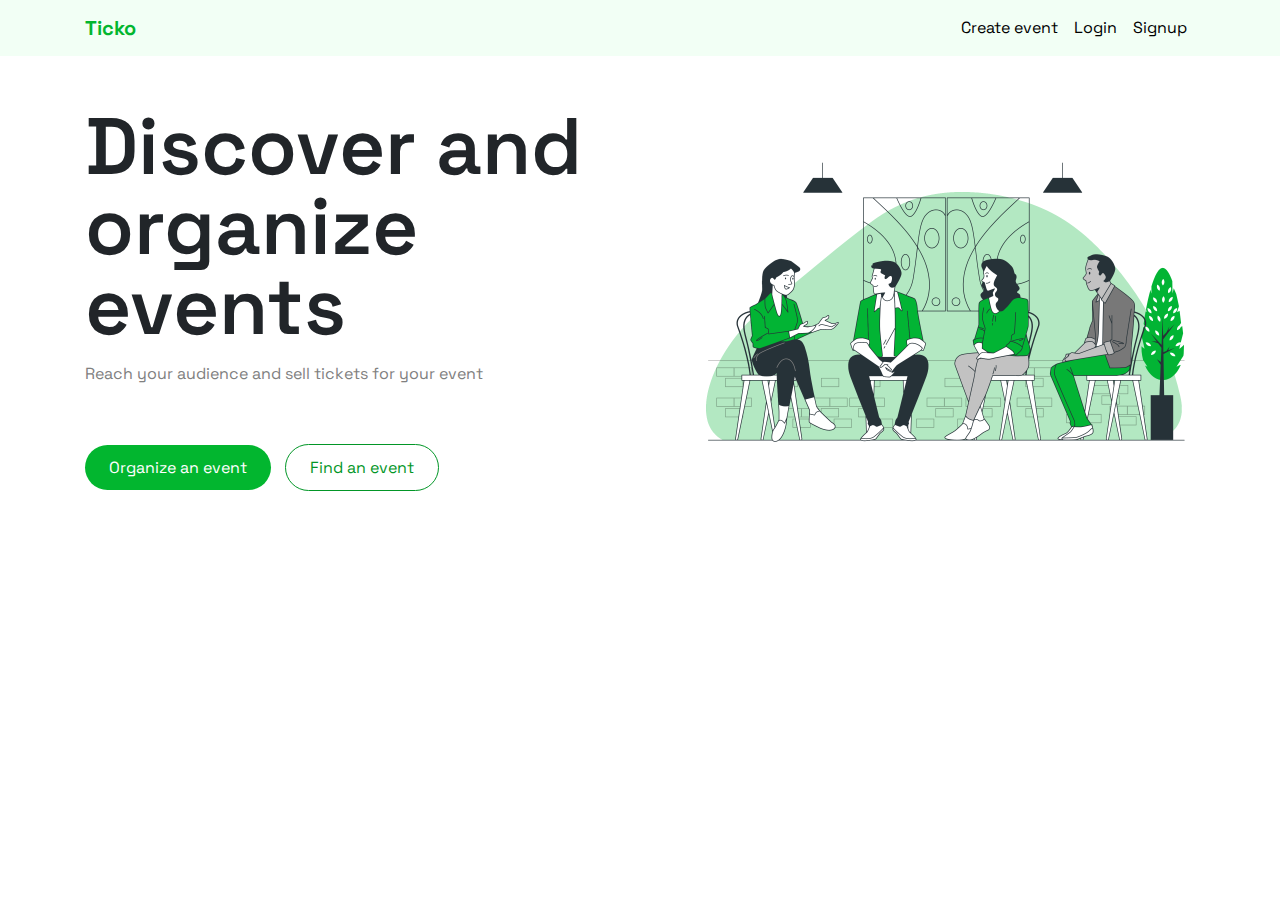
==== index.html @ 0410eddf "Add files via upload" ====
<html lang="en">
<head>
    <meta charset="UTF-8">
    <meta http-equiv="X-UA-Compatible" content="IE=edge">
    <meta name="viewport" content="width=device-width, initial-scale=1.0">
    <title>Ticko</title>

    <!--links-->
    <link rel="stylesheet" href="style.css">

    <link rel="preconnect" href="https://fonts.googleapis.com">
    <link rel="preconnect" href="https://fonts.gstatic.com" crossorigin>
    <link href="https://fonts.googleapis.com/css2?family=Space+Grotesk:wght@300;400;500;600;700&display=swap"
        rel="stylesheet">

    <!--Bootstrap-->
    <link rel="stylesheet" href="https://cdn.jsdelivr.net/npm/bootstrap@4.6.1/dist/css/bootstrap.min.css">

</head>
<body>

    <!--Navbar-->
    
    <nav class="navbar navbar-expand-lg bg">
        <div class="container">

            <a class="navbar-brand" href="#">Ticko</a>
            <button class="navbar-toggler" type="button" data-toggle="collapse" data-target="#navbarSupportedContent"
                aria-controls="navbarSupportedContent" aria-expanded="false" aria-label="Toggle navigation">
                <span class="navbar-toggler-icon"></span>
            </button>
        
            <div class="collapse navbar-collapse" id="navbarSupportedContent">
                <ul class="navbar-nav mr-auto">
                    <li class="nav-item active">
                        <a class="nav-link" href="#"></a>
                    </li>
                    <li class="nav-item">
                        <a class="nav-link" href="#"></a>
                    </li>
                </ul>
                <form class="form-inline my-2 my-lg-0">
                    <ul class="navbar-nav mr-auto">
                        <li class="nav-item active">
                            <a class="nav-link" href="#">Create event</a>
                        </li>
                        <li class="nav-item">
                            <a class="nav-link" href="#">Login</a>
                        </li>
                        <li class="nav-item">
                            <a class="nav-link" href="#">Signup</a>
                        </li>
                    </ul>
                </form>
            </div>
        </div>
    </nav>

    <div class="container">
        <div class="land">
            <div class="cta">
                <p class="title-1">Discover and organize events</p>
                <p class="slog">Reach your audience and sell tickets for your event</p>
                <a href="./createvent.html">Organize an event</a>
                <a href="./events.html" class="ghost-btn">Find an event</a>
            </div>
            <img src="./landing-pic2.png" alt="illustration">

        </div>
    </div>




    <!--Bp Scripts-->
    <script src="https://cdn.jsdelivr.net/npm/jquery@3.5.1/dist/jquery.slim.min.js"></script>
    <script src="https://cdn.jsdelivr.net/npm/bootstrap@4.6.1/dist/js/bootstrap.bundle.min.js"></script>

</body>
</html>
---- style.css ----
body{
    font-family: 'Space Grotesk', sans-serif !important;
    background-color: rgb(255, 255, 255) !important;
}

nav.bg{
    background-color: rgb(242, 255, 245);
}

a.navbar-brand{
    font-weight: 700;
    color: rgb(2, 182, 47) !important;
}

.nav-item .nav-link{
    color: black !important;
    transition: all .2s ease-in;
}

.navbar-nav .nav-item.active{
    color: rgb(2, 182, 47) !important;
    
}

.nav-item .nav-link:hover{
    color: rgb(2, 182, 47) !important;
}

.land{
    display: flex;
}

.land .title-1{
    margin-top: 50px;
}

.land .slog{
    color: grey;
    margin-bottom: 70px;
}

.land a{
    background-color: rgb(2, 182, 47);
    color: #fff;
    padding: 12px 24px;
    border-radius: 40px;
    text-decoration: none;
    transition: all .2s ease-in;
}

.land a.ghost-btn{
    background-color: #fff;
    border: 1px solid rgb(2, 150, 39);
    color: rgb(2, 150, 39);
    text-decoration: none;
    transition: all .2s ease-in;
    margin-left: 10px;
}

.land a:hover{
    text-decoration: none;
    color: #fff;
    background-color: rgb(2, 150, 39);
}

.land img{
    width: 500px;
    margin-left: 30px;
    align-items: center;
}






/*TEXTS*/

.title-1{
    font-size: 80px;
    font-weight: 600;
    line-height: 80px;
}
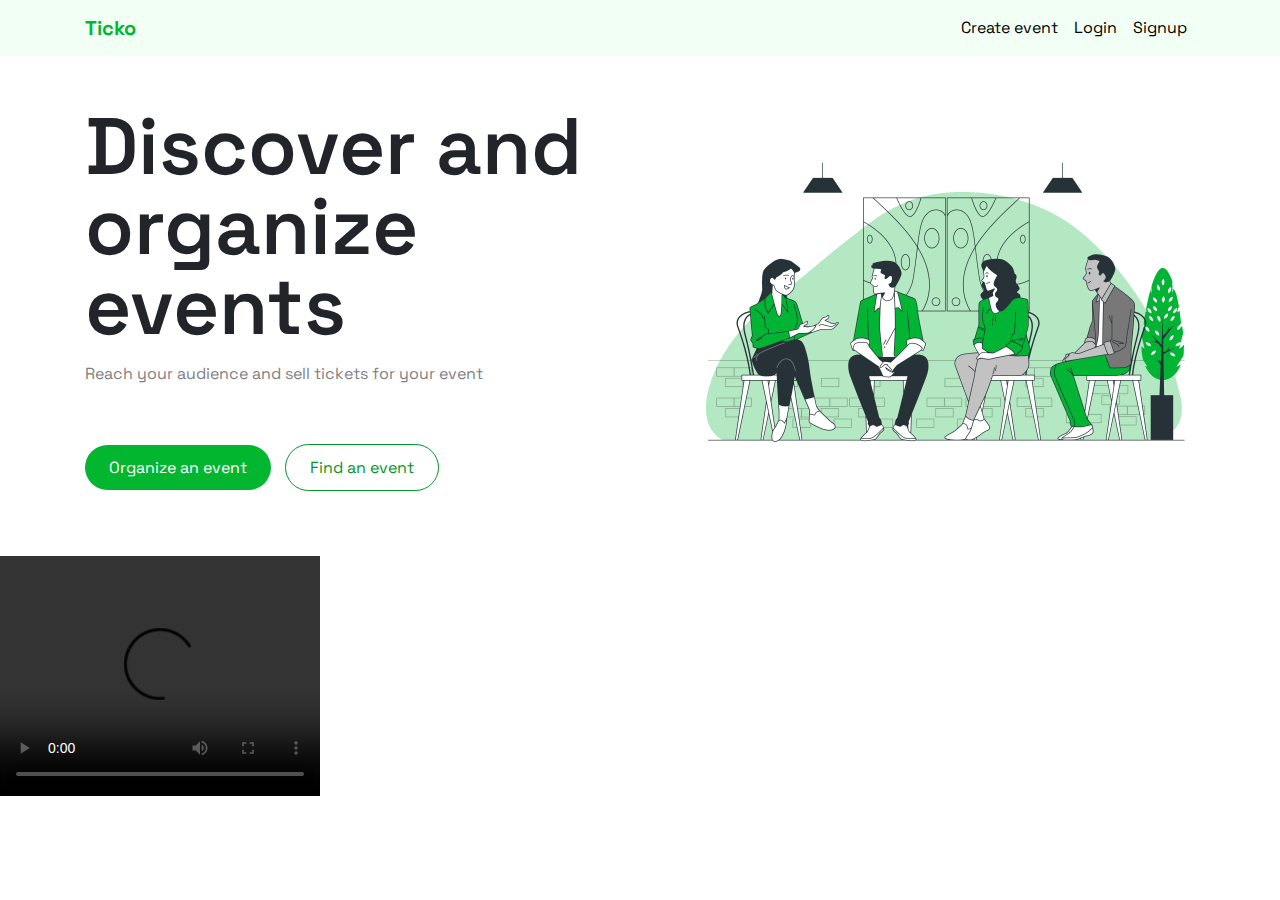
==== commit ce2e287e: "Update index.html" ====
--- a/index.html
+++ b/index.html
@@ -69,6 +69,10 @@
         </div>
     </div>
 
+    <video width="320" height="240" controls>
+  <source src="movie.mp4" type="video/mp4">
+  Your browser does not support the video tag.
+</video>
 
 
 
@@ -77,4 +81,4 @@
     <script src="https://cdn.jsdelivr.net/npm/bootstrap@4.6.1/dist/js/bootstrap.bundle.min.js"></script>
 
 </body>
-</html>+</html>
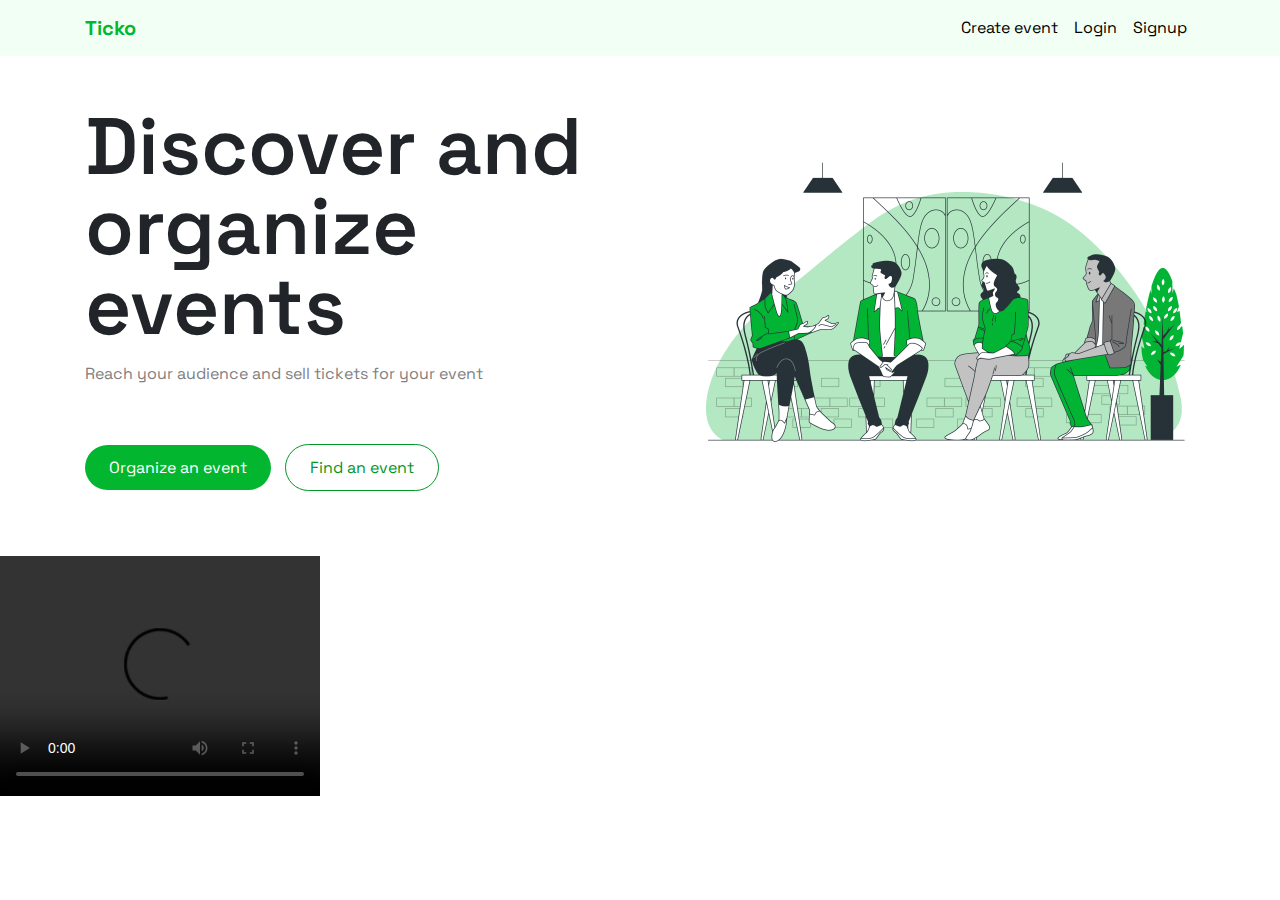
==== commit 64fe6d01: "Update index.html" ====
--- a/index.html
+++ b/index.html
@@ -70,7 +70,7 @@
     </div>
 
     <video width="320" height="240" controls>
-  <source src="movie.mp4" type="video/mp4">
+  <source src="./movie.mp4" type="video/mp4">
   Your browser does not support the video tag.
 </video>
 
